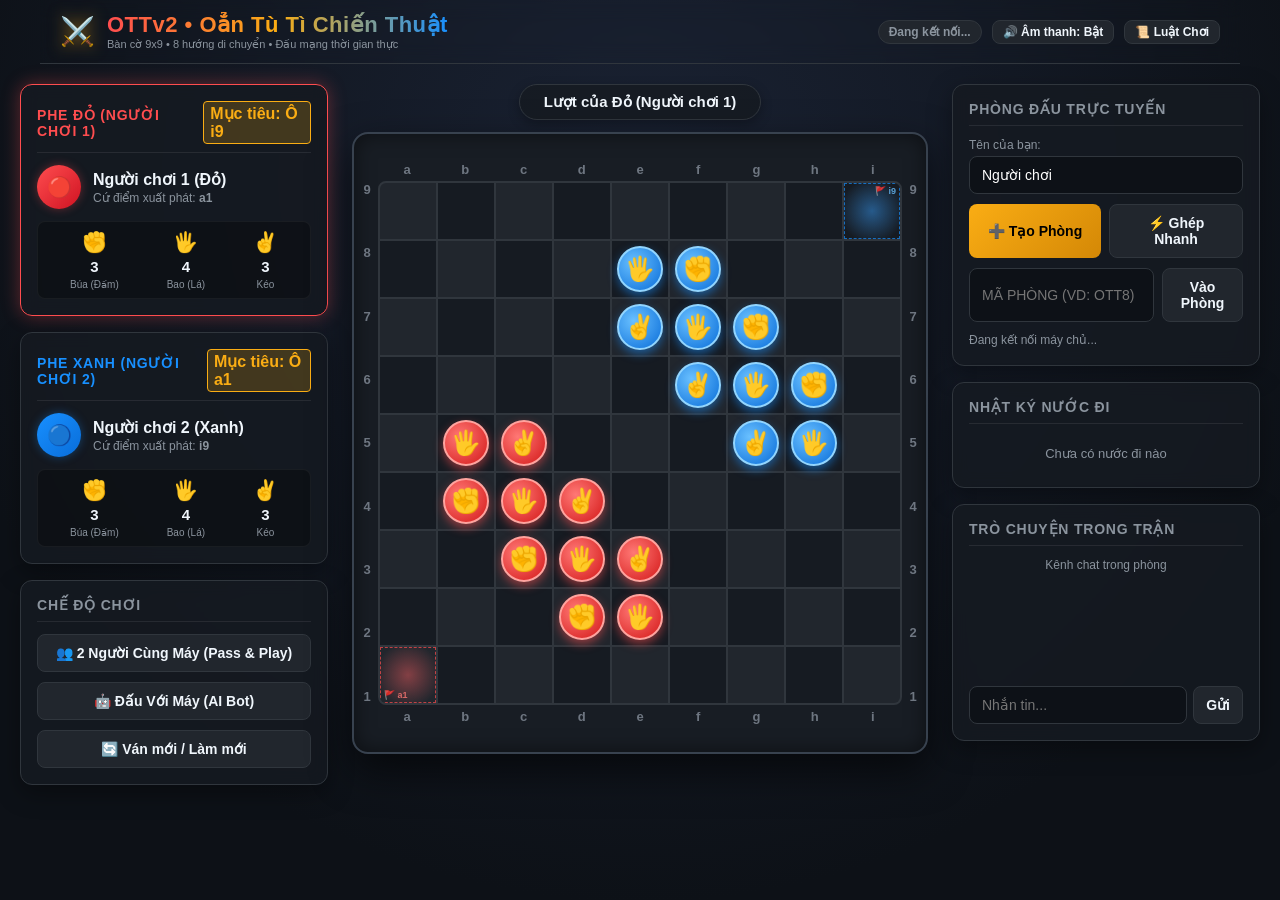
==== index.html @ 03f8167c "feat(game): TInh chỉnh để deploy trên github" ====
<!DOCTYPE html>
<html lang="vi">
<head>
  <meta charset="UTF-8">
  <meta name="viewport" content="width=device-width, initial-scale=1.0">
  <title>OTTv2 - Oẳn Tù Tì Chiến Thuật (Bàn Cờ 9x9)</title>
  <link rel="stylesheet" href="css/style.css">
  <link rel="stylesheet" href="css/game.css">
</head>
<body>

  <!-- Header -->
  <header>
    <div class="logo-area">
      <div class="logo-icon">⚔️</div>
      <div>
        <div class="logo-title">OTTv2 • Oẳn Tù Tì Chiến Thuật</div>
        <div style="font-size: 11px; color: var(--text-muted);">Bàn cờ 9x9 • 8 hướng di chuyển • Đấu mạng thời gian thực</div>
      </div>
    </div>
    <div class="header-badges">
      <span id="connectionBadge" class="badge">Đang kết nối...</span>
      <button id="btnSound" class="btn btn-secondary" style="padding: 4px 10px; font-size: 12px;">🔊 Âm thanh: Bật</button>
      <button id="btnRules" class="btn btn-secondary" style="padding: 4px 10px; font-size: 12px;">📜 Luật Chơi</button>
    </div>
  </header>

  <!-- Main Layout -->
  <div class="main-layout">

    <!-- Left Panel: Players & Status -->
    <div class="side-panel">
      <!-- Player 1 (Red) -->
      <div id="p1Card" class="card player-card red-team active-turn">
        <div class="card-header">
          <span class="card-title" style="color: var(--red-color);">Phe Đỏ (Người chơi 1)</span>
          <span class="target-badge">Mục tiêu: Ô i9</span>
        </div>
        <div class="player-info">
          <div class="player-avatar avatar-red">🔴</div>
          <div class="player-meta">
            <div id="p1Name" class="player-name">Người chơi 1 (Đỏ)</div>
            <div class="player-target">Cứ điểm xuất phát: <strong>a1</strong></div>
          </div>
        </div>
        <div class="piece-counts">
          <div class="piece-count-item">
            <span class="icon">✊</span>
            <span id="p1RockCount" class="num">3</span>
            <span style="font-size: 10px; color: #8b949e;">Búa (Đấm)</span>
          </div>
          <div class="piece-count-item">
            <span class="icon">🖐️</span>
            <span id="p1PaperCount" class="num">4</span>
            <span style="font-size: 10px; color: #8b949e;">Bao (Lá)</span>
          </div>
          <div class="piece-count-item">
            <span class="icon">✌️</span>
            <span id="p1ScissorsCount" class="num">3</span>
            <span style="font-size: 10px; color: #8b949e;">Kéo</span>
          </div>
        </div>
      </div>

      <!-- Player 2 (Blue) -->
      <div id="p2Card" class="card player-card blue-team">
        <div class="card-header">
          <span class="card-title" style="color: var(--blue-color);">Phe Xanh (Người chơi 2)</span>
          <span class="target-badge">Mục tiêu: Ô a1</span>
        </div>
        <div class="player-info">
          <div class="player-avatar avatar-blue">🔵</div>
          <div class="player-meta">
            <div id="p2Name" class="player-name">Người chơi 2 (Xanh)</div>
            <div class="player-target">Cứ điểm xuất phát: <strong>i9</strong></div>
          </div>
        </div>
        <div class="piece-counts">
          <div class="piece-count-item">
            <span class="icon">✊</span>
            <span id="p2RockCount" class="num">3</span>
            <span style="font-size: 10px; color: #8b949e;">Búa (Đấm)</span>
          </div>
          <div class="piece-count-item">
            <span class="icon">🖐️</span>
            <span id="p2PaperCount" class="num">4</span>
            <span style="font-size: 10px; color: #8b949e;">Bao (Lá)</span>
          </div>
          <div class="piece-count-item">
            <span class="icon">✌️</span>
            <span id="p2ScissorsCount" class="num">3</span>
            <span style="font-size: 10px; color: #8b949e;">Kéo</span>
          </div>
        </div>
      </div>

      <!-- Game Mode Selection -->
      <div class="card">
        <div class="card-header">
          <span class="card-title">Chế độ chơi</span>
        </div>
        <div class="btn-group">
          <button id="btnPassAndPlay" class="btn btn-secondary">👥 2 Người Cùng Máy (Pass & Play)</button>
          <button id="btnVsAI" class="btn btn-secondary">🤖 Đấu Với Máy (AI Bot)</button>
          <button id="btnResetGame" class="btn btn-secondary">🔄 Ván mới / Làm mới</button>
        </div>
      </div>
    </div>

    <!-- Center Panel: Board Area -->
    <div class="board-area">
      <!-- Turn Indicator Banner -->
      <div id="turnBanner" class="turn-banner">
        <span id="turnText">Lượt của Đỏ (Người chơi 1)</span>
      </div>

      <!-- 9x9 Chessboard with coordinates -->
      <div class="board-wrapper">
        <!-- Top file labels (a-i) -->
        <div class="coord-files">
          <span>a</span><span>b</span><span>c</span><span>d</span><span>e</span><span>f</span><span>g</span><span>h</span><span>i</span>
        </div>

        <!-- Left rank labels (9 to 1) -->
        <div class="coord-ranks">
          <span>9</span><span>8</span><span>7</span><span>6</span><span>5</span><span>4</span><span>3</span><span>2</span><span>1</span>
        </div>

        <!-- The 9x9 Grid -->
        <div id="boardGrid" class="board-grid"></div>

        <!-- Right rank labels (9 to 1) -->
        <div class="coord-ranks coord-ranks-right">
          <span>9</span><span>8</span><span>7</span><span>6</span><span>5</span><span>4</span><span>3</span><span>2</span><span>1</span>
        </div>

        <!-- Bottom file labels (a-i) -->
        <div class="coord-files">
          <span>a</span><span>b</span><span>c</span><span>d</span><span>e</span><span>f</span><span>g</span><span>h</span><span>i</span>
        </div>
      </div>
    </div>

    <!-- Right Panel: Online Multi-room & Chat -->
    <div class="side-panel">
      <!-- Online Multi-room Card -->
      <div class="card">
        <div class="card-header">
          <span class="card-title">Phòng Đấu Trực Tuyến</span>
        </div>
        <div style="display: flex; flex-direction: column; gap: 10px;">
          <div>
            <label style="font-size: 12px; color: var(--text-muted); display: block; margin-bottom: 4px;">Tên của bạn:</label>
            <input id="playerNameInput" class="input-field" type="text" placeholder="Nhập tên của bạn..." value="Người chơi" maxlength="20">
          </div>

          <div style="display: flex; gap: 8px;">
            <button id="btnCreateRoom" class="btn btn-primary" style="flex: 1;">➕ Tạo Phòng</button>
            <button id="btnQuickMatch" class="btn btn-secondary" style="flex: 1;">⚡ Ghép Nhanh</button>
          </div>

          <div style="display: flex; gap: 8px;">
            <input id="joinRoomInput" class="input-field" type="text" placeholder="Mã phòng (VD: OTT8)" maxlength="6" style="text-transform: uppercase;">
            <button id="btnJoinRoom" class="btn btn-secondary">Vào Phòng</button>
          </div>

          <!-- Room code badge display -->
          <div id="roomCodeBox" style="display: none; justify-content: space-between; align-items: center; background: rgba(0,0,0,0.3); padding: 8px 12px; border-radius: 8px;">
            <span style="font-size: 12px; color: var(--text-muted);">Mã phòng:</span>
            <div class="room-code-badge">
              <span id="roomCodeDisplay">----</span>
              <button id="btnCopyCode" class="copy-btn" title="Sao chép">📋</button>
            </div>
          </div>

          <div id="roomStatusText" style="font-size: 12px; color: var(--text-muted); line-height: 1.4;">
            Đang kết nối máy chủ...
          </div>
        </div>
      </div>

      <!-- Move History -->
      <div class="card">
        <div class="card-header">
          <span class="card-title">Nhật Ký Nước Đi</span>
        </div>
        <div id="historyList" class="history-list">
          <div style="color: var(--text-muted); text-align: center; padding: 10px;">Chưa có nước đi nào</div>
        </div>
      </div>

      <!-- In-room Chat -->
      <div class="card" id="chatContainer">
        <div class="card-header">
          <span class="card-title">Trò Chuyện Trong Trận</span>
        </div>
        <div id="chatMessages" style="height: 120px; overflow-y: auto; display: flex; flex-direction: column; gap: 4px; margin-bottom: 8px;">
          <div style="font-size: 12px; color: var(--text-muted); text-align: center;">Kênh chat trong phòng</div>
        </div>
        <div style="display: flex; gap: 6px;">
          <input id="chatInput" class="input-field" type="text" placeholder="Nhắn tin..." maxlength="100">
          <button id="btnSendChat" class="btn btn-secondary" style="padding: 8px 12px;">Gửi</button>
        </div>
      </div>
    </div>

  </div>

  <!-- Rules Explanation Modal -->
  <div id="rulesModal" class="modal-overlay">
    <div class="modal-box">
      <div class="modal-title">
        <span>📜</span>
        <span>Luật Chơi Oẳn Tù Tì v2 (OTTv2)</span>
      </div>

      <div class="rule-section">
        <h4>1. Bàn Cờ & Di Chuyển 8 Hướng</h4>
        <p>• Bàn cờ hình vuông kích thước <strong>9x9</strong> (tổng cộng 81 ô) có tọa độ từ <strong>a1</strong> đến <strong>i9</strong>.</p>
        <p>• Mỗi quân cờ được di chuyển <strong>1 ô theo mọi hướng trong 8 hướng</strong> (ngang, dọc, 4 đường chéo) - giống hệt <strong>quân Vua trong cờ vua</strong>.</p>
      </div>

      <div class="rule-section">
        <h4>2. Quy Tắc Ăn Quân Khắc Chế & Cản Đường</h4>
        <p>• ✊ <strong>Đấm (Búa)</strong> ăn ✌️ <strong>Kéo</strong>.</p>
        <p>• ✌️ <strong>Kéo</strong> ăn 🖐️ <strong>Lá (Bao)</strong>.</p>
        <p>• 🖐️ <strong>Lá (Bao)</strong> ăn ✊ <strong>Đấm (Búa)</strong>.</p>
        <p>• <strong>Hai quân cùng loại KHÔNG THỂ ăn nhau</strong> (Đấm vs Đấm, Lá vs Lá, Kéo vs Kéo): Chúng chỉ đứng chặn đường nhau, không thể đi vào ô của nhau.</p>
        <p>• Quân yếu hơn không thể tự sát (ví dụ: Kéo không thể tự lao vào ô Đấm của địch).</p>
      </div>

      <div class="rule-section">
        <h4>3. Các Điều Kiện Chiến Thắng</h4>
        <p>Bạn sẽ giành chiến thắng ngay lập tức nếu đạt 1 trong các điều kiện sau:</p>
        <ul>
          <li><strong>Chiếm cứ điểm địch:</strong> Đưa bất kỳ 1 quân nào của mình xâm nhập vào ô thành của đối phương:
            <br>• 🔴 <strong>Phe Đỏ (P1)</strong>: Đưa quân vào ô <strong>i9</strong> sẽ chiến thắng!
            <br>• 🔵 <strong>Phe Xanh (P2)</strong>: Đưa quân vào ô <strong>a1</strong> sẽ chiến thắng!
          </li>
          <li><strong>Quét sạch quân đối phương:</strong> Tiêu diệt toàn bộ 10 quân cờ của đối phương.</li>
          <li><strong>Đối phương bế tắc:</strong> Khi đến lượt nhưng đối phương không còn bất kỳ nước đi hợp lệ nào.</li>
        </ul>
      </div>

      <button id="btnCloseRules" class="btn btn-primary" style="width: 100%; margin-top: 10px;">Đã Hiểu - Đóng</button>
    </div>
  </div>

  <!-- Victory Modal -->
  <div id="victoryModal" class="modal-overlay">
    <div class="modal-box victory-modal">
      <div class="victory-icon">🏆</div>
      <div id="victoryTitle" class="victory-title">Phe Đỏ Thắng!</div>
      <div id="victoryReason" class="victory-reason">Đã chiếm thành công cứ điểm mục tiêu đối phương!</div>
      <button id="btnModalPlayAgain" class="btn btn-primary" style="width: 100%; padding: 12px; font-size: 16px;">🔄 Chơi Ván Mới</button>
    </div>
  </div>

  <script src="js/rules.js"></script>
  <script src="js/board.js"></script>
  <script src="js/game.js"></script>
</body>
</html>
---- css/style.css ----
:root {
  --bg-color: #0d1117;
  --panel-bg: rgba(22, 27, 34, 0.85);
  --panel-border: #30363d;
  --text-main: #f0f6fc;
  --text-muted: #8b949e;
  
  --red-color: #ff4d4f;
  --red-glow: rgba(255, 77, 79, 0.35);
  --blue-color: #1890ff;
  --blue-glow: rgba(24, 144, 255, 0.35);
  
  --gold-color: #faad14;
  --gold-glow: rgba(250, 173, 20, 0.5);
  
  --board-light: #21262d;
  --board-dark: #161b22;
  --board-border: #30363d;
  
  --cell-selected: rgba(250, 173, 20, 0.4);
  --cell-valid-move: rgba(82, 196, 26, 0.35);
  --cell-valid-attack: rgba(245, 34, 45, 0.45);
}

* {
  box-sizing: border-box;
  margin: 0;
  padding: 0;
  user-select: none;
}

body {
  font-family: -apple-system, BlinkMacSystemFont, "Segoe UI", Roboto, "Helvetica Neue", Arial, sans-serif;
  background-color: var(--bg-color);
  background-image: radial-gradient(circle at 50% 20%, #1a2233 0%, #0d1117 75%);
  color: var(--text-main);
  min-height: 100vh;
  display: flex;
  flex-direction: column;
  align-items: center;
  overflow-x: hidden;
}

/* Header */
header {
  width: 100%;
  max-width: 1200px;
  padding: 12px 20px;
  display: flex;
  justify-content: space-between;
  align-items: center;
  border-bottom: 1px solid var(--panel-border);
  backdrop-filter: blur(10px);
}

.logo-area {
  display: flex;
  align-items: center;
  gap: 12px;
}

.logo-icon {
  font-size: 28px;
  filter: drop-shadow(0 0 8px rgba(250, 173, 20, 0.6));
}

.logo-title {
  font-size: 22px;
  font-weight: 800;
  background: linear-gradient(90deg, #ff4d4f, #faad14, #1890ff);
  -webkit-background-clip: text;
  -webkit-text-fill-color: transparent;
  letter-spacing: 0.5px;
}

.header-badges {
  display: flex;
  gap: 10px;
}

.badge {
  padding: 4px 10px;
  border-radius: 20px;
  font-size: 12px;
  font-weight: 600;
  background: #21262d;
  border: 1px solid var(--panel-border);
  color: var(--text-muted);
  display: flex;
  align-items: center;
  gap: 6px;
}

.badge.online {
  color: #52c41a;
  border-color: rgba(82, 196, 26, 0.4);
}

.badge.online::before {
  content: '';
  width: 8px;
  height: 8px;
  background: #52c41a;
  border-radius: 50%;
  box-shadow: 0 0 8px #52c41a;
}

/* Main Container */
.main-layout {
  display: flex;
  flex-direction: row;
  justify-content: center;
  align-items: flex-start;
  gap: 24px;
  max-width: 1300px;
  width: 100%;
  padding: 20px;
  flex-wrap: wrap;
}

/* Left & Right Sidebar Panels */
.side-panel {
  flex: 1;
  min-width: 280px;
  max-width: 320px;
  display: flex;
  flex-direction: column;
  gap: 16px;
}

.card {
  background: var(--panel-bg);
  border: 1px solid var(--panel-border);
  border-radius: 12px;
  padding: 16px;
  box-shadow: 0 8px 24px rgba(0, 0, 0, 0.35);
  backdrop-filter: blur(8px);
}

.card-header {
  display: flex;
  justify-content: space-between;
  align-items: center;
  margin-bottom: 12px;
  padding-bottom: 8px;
  border-bottom: 1px solid rgba(255, 255, 255, 0.08);
}

.card-title {
  font-size: 14px;
  font-weight: 700;
  text-transform: uppercase;
  letter-spacing: 0.8px;
  color: var(--text-muted);
}

/* Player Status Cards */
.player-card {
  transition: all 0.3s ease;
  position: relative;
  overflow: hidden;
}

.player-card.active-turn {
  border-color: var(--gold-color);
  box-shadow: 0 0 16px var(--gold-glow);
}

.player-card.red-team.active-turn {
  border-color: var(--red-color);
  box-shadow: 0 0 18px var(--red-glow);
}

.player-card.blue-team.active-turn {
  border-color: var(--blue-color);
  box-shadow: 0 0 18px var(--blue-glow);
}

.player-info {
  display: flex;
  align-items: center;
  gap: 12px;
  margin-bottom: 12px;
}

.player-avatar {
  width: 44px;
  height: 44px;
  border-radius: 50%;
  display: flex;
  align-items: center;
  justify-content: center;
  font-size: 20px;
  font-weight: 700;
}

.avatar-red {
  background: linear-gradient(135deg, #ff4d4f, #cf1322);
  box-shadow: 0 0 10px var(--red-glow);
}

.avatar-blue {
  background: linear-gradient(135deg, #1890ff, #096dd9);
  box-shadow: 0 0 10px var(--blue-glow);
}

.player-meta {
  flex: 1;
}

.player-name {
  font-size: 16px;
  font-weight: 700;
  margin-bottom: 2px;
}

.player-target {
  font-size: 12px;
  color: var(--text-muted);
}

.target-badge {
  display: inline-block;
  padding: 2px 6px;
  background: rgba(250, 173, 20, 0.2);
  border: 1px solid var(--gold-color);
  color: var(--gold-color);
  border-radius: 4px;
  font-weight: 700;
}

/* Piece Counts HUD */
.piece-counts {
  display: flex;
  justify-content: space-around;
  background: rgba(0, 0, 0, 0.3);
  padding: 8px;
  border-radius: 8px;
  border: 1px solid rgba(255, 255, 255, 0.05);
}

.piece-count-item {
  display: flex;
  flex-direction: column;
  align-items: center;
  gap: 4px;
  position: relative;
}

.piece-count-item .icon {
  font-size: 20px;
}

.piece-count-item .num {
  font-size: 15px;
  font-weight: 800;
}

.piece-count-item.danger .num {
  color: #ff4d4f;
  animation: pulse 1s infinite alternate;
}

.piece-count-item.extinct .num {
  color: #8c8c8c;
  text-decoration: line-through;
}

@keyframes pulse {
  from { transform: scale(1); }
  to { transform: scale(1.3); }
}

/* Center Board Area */
.board-area {
  display: flex;
  flex-direction: column;
  align-items: center;
  gap: 12px;
}

.turn-banner {
  background: var(--panel-bg);
  border: 1px solid var(--panel-border);
  padding: 8px 24px;
  border-radius: 30px;
  font-size: 15px;
  font-weight: 700;
  display: flex;
  align-items: center;
  gap: 10px;
  box-shadow: 0 4px 12px rgba(0, 0, 0, 0.3);
}

.board-wrapper {
  position: relative;
  padding: 24px;
  background: #181d24;
  border: 2px solid #38424f;
  border-radius: 16px;
  box-shadow: 0 16px 40px rgba(0, 0, 0, 0.6), inset 0 0 20px rgba(0,0,0,0.5);
}

/* Coordinate labels */
.coord-files {
  display: grid;
  grid-template-columns: repeat(9, 1fr);
  text-align: center;
  font-size: 13px;
  font-weight: 700;
  color: #6e7681;
  padding: 4px 0;
}

.coord-ranks {
  display: grid;
  grid-template-rows: repeat(9, 1fr);
  align-items: center;
  text-align: center;
  font-size: 13px;
  font-weight: 700;
  color: #6e7681;
  position: absolute;
  top: 24px;
  left: 6px;
  bottom: 24px;
  width: 14px;
}

.coord-ranks-right {
  left: auto;
  right: 6px;
}

/* 9x9 Board Grid */
.board-grid {
  display: grid;
  grid-template-columns: repeat(9, 56px);
  grid-template-rows: repeat(9, 56px);
  gap: 2px;
  background: #30363d;
  border: 2px solid #30363d;
  border-radius: 8px;
  overflow: hidden;
}

.cell {
  position: relative;
  display: flex;
  align-items: center;
  justify-content: center;
  cursor: pointer;
  transition: all 0.15s ease;
}

.cell.light {
  background-color: #21262d;
}

.cell.dark {
  background-color: #161b22;
}

/* Bases: a1 (row 0, col 0) and i9 (row 8, col 8) */
.cell.base-a1 {
  background: radial-gradient(circle, rgba(255, 77, 79, 0.4) 0%, #21262d 85%) !important;
  border: 1px dashed rgba(255, 77, 79, 0.7);
}

.cell.base-i9 {
  background: radial-gradient(circle, rgba(24, 144, 255, 0.4) 0%, #161b22 85%) !important;
  border: 1px dashed rgba(24, 144, 255, 0.7);
}

.cell.base-a1::after {
  content: '🚩 a1';
  position: absolute;
  bottom: 2px;
  left: 3px;
  font-size: 9px;
  font-weight: 800;
  color: #ff7875;
  pointer-events: none;
  opacity: 0.8;
}

.cell.base-i9::after {
  content: '🚩 i9';
  position: absolute;
  top: 2px;
  right: 3px;
  font-size: 9px;
  font-weight: 800;
  color: #69c0ff;
  pointer-events: none;
  opacity: 0.8;
}

/* Cell selection and moves */
.cell.selected {
  background-color: var(--cell-selected) !important;
  box-shadow: inset 0 0 12px var(--gold-color);
}

.cell.valid-move::before {
  content: '';
  width: 14px;
  height: 14px;
  background: #52c41a;
  border-radius: 50%;
  box-shadow: 0 0 8px #52c41a;
  pointer-events: none;
  z-index: 2;
}

.cell.valid-attack {
  background-color: var(--cell-valid-attack) !important;
  box-shadow: inset 0 0 10px #f5222d;
}

.cell.valid-attack::before {
  content: '⚔️';
  position: absolute;
  font-size: 18px;
  top: 2px;
  right: 2px;
  filter: drop-shadow(0 0 4px #000);
  pointer-events: none;
  z-index: 3;
}

.cell.last-move-src {
  background-color: rgba(250, 173, 20, 0.15) !important;
}
.cell.last-move-dest {
  background-color: rgba(250, 173, 20, 0.25) !important;
}

/* Pieces */
.piece {
  width: 46px;
  height: 46px;
  border-radius: 50%;
  display: flex;
  align-items: center;
  justify-content: center;
  font-size: 24px;
  position: relative;
  box-shadow: 0 4px 8px rgba(0, 0, 0, 0.5);
  transition: transform 0.15s ease, box-shadow 0.15s ease;
  z-index: 1;
}

.cell:hover .piece {
  transform: translateY(-2px) scale(1.06);
}

.piece.red-piece {
  background: radial-gradient(circle at 35% 35%, #ff7875, #d41818);
  border: 2px solid #ffa39e;
  box-shadow: 0 4px 10px rgba(255, 77, 79, 0.5);
}

.piece.blue-piece {
  background: radial-gradient(circle at 35% 35%, #69c0ff, #096dd9);
  border: 2px solid #91d5ff;
  box-shadow: 0 4px 10px rgba(24, 144, 255, 0.5);
}

/* Room Control & Modes */
.btn-group {
  display: flex;
  flex-direction: column;
  gap: 10px;
}

.btn {
  padding: 10px 16px;
  border-radius: 8px;
  font-size: 14px;
  font-weight: 700;
  border: none;
  cursor: pointer;
  display: flex;
  align-items: center;
  justify-content: center;
  gap: 8px;
  transition: all 0.2s ease;
}

.btn:active {
  transform: scale(0.97);
}

.btn-primary {
  background: linear-gradient(135deg, #faad14, #d48806);
  color: #000;
}

.btn-primary:hover {
  filter: brightness(1.1);
  box-shadow: 0 0 14px var(--gold-glow);
}

.btn-secondary {
  background: #21262d;
  color: var(--text-main);
  border: 1px solid var(--panel-border);
}

.btn-secondary:hover {
  background: #30363d;
}

.btn-danger {
  background: #cf1322;
  color: #fff;
}

.btn-danger:hover {
  background: #f5222d;
}

.input-field {
  width: 100%;
  padding: 10px 12px;
  border-radius: 8px;
  background: #0d1117;
  border: 1px solid var(--panel-border);
  color: #fff;
  font-size: 14px;
  outline: none;
}

.input-field:focus {
  border-color: var(--gold-color);
  box-shadow: 0 0 8px var(--gold-glow);
}

/* Room code display */
.room-code-badge {
  display: inline-flex;
  align-items: center;
  gap: 8px;
  background: rgba(250, 173, 20, 0.15);
  border: 1px dashed var(--gold-color);
  padding: 6px 12px;
  border-radius: 6px;
  font-family: monospace;
  font-size: 18px;
  font-weight: 800;
  color: var(--gold-color);
  letter-spacing: 2px;
}

.copy-btn {
  background: none;
  border: none;
  color: var(--gold-color);
  cursor: pointer;
  font-size: 14px;
}

/* Move History Log */
.history-list {
  max-height: 180px;
  overflow-y: auto;
  font-size: 13px;
  display: flex;
  flex-direction: column;
  gap: 6px;
}

.history-item {
  padding: 6px 10px;
  background: rgba(0, 0, 0, 0.25);
  border-radius: 6px;
  border-left: 3px solid #30363d;
  display: flex;
  justify-content: space-between;
}

.history-item.red {
  border-left-color: var(--red-color);
}

.history-item.blue {
  border-left-color: var(--blue-color);
}

/* Rules Modal */
.modal-overlay {
  position: fixed;
  inset: 0;
  background: rgba(0, 0, 0, 0.75);
  display: flex;
  align-items: center;
  justify-content: center;
  z-index: 100;
  backdrop-filter: blur(6px);
  opacity: 0;
  pointer-events: none;
  transition: opacity 0.25s ease;
}

.modal-overlay.active {
  opacity: 1;
  pointer-events: auto;
}

.modal-box {
  background: #161b22;
  border: 1px solid var(--panel-border);
  border-radius: 16px;
  padding: 24px;
  max-width: 580px;
  width: 90%;
  max-height: 85vh;
  overflow-y: auto;
  box-shadow: 0 20px 50px rgba(0, 0, 0, 0.8);
}

.modal-title {
  font-size: 20px;
  font-weight: 800;
  margin-bottom: 16px;
  display: flex;
  align-items: center;
  gap: 10px;
}

.rule-section {
  margin-bottom: 16px;
  background: rgba(255, 255, 255, 0.03);
  padding: 12px;
  border-radius: 8px;
  border-left: 4px solid var(--gold-color);
}

.rule-section h4 {
  font-size: 15px;
  color: var(--gold-color);
  margin-bottom: 6px;
}

.rule-section p, .rule-section ul {
  font-size: 14px;
  line-height: 1.6;
  color: #c9d1d9;
}

.rule-section ul {
  padding-left: 20px;
}

/* Victory Overlay */
.victory-modal {
  text-align: center;
}

.victory-icon {
  font-size: 64px;
  margin-bottom: 12px;
  animation: bounce 1s infinite alternate;
}

@keyframes bounce {
  from { transform: translateY(0); }
  to { transform: translateY(-10px); }
}

.victory-title {
  font-size: 28px;
  font-weight: 900;
  margin-bottom: 8px;
}

.victory-reason {
  font-size: 16px;
  color: #8b949e;
  margin-bottom: 20px;
}

/* Responsive adjustments */
@media (max-width: 860px) {
  .board-grid {
    grid-template-columns: repeat(9, 36px);
    grid-template-rows: repeat(9, 36px);
  }
  .piece {
    width: 30px;
    height: 30px;
    font-size: 16px;
  }
  .board-wrapper {
    padding: 18px;
  }
  .coord-ranks {
    top: 18px;
    bottom: 18px;
  }
  .main-layout {
    flex-direction: column;
    align-items: center;
  }
  .side-panel {
    max-width: 100%;
    width: 100%;
  }
}
---- css/game.css ----
/* ========================================================
   GAME.CSS - Bổ sung hỗ trợ tương tác Kéo Thả (Drag & Drop)
   và đồng bộ tương thích giữa Person 1 và Person 3 (Yuki)
   ======================================================== */

.piece {
    cursor: grab;
    user-select: none;
    -webkit-user-drag: element;
}

.piece:active,
.piece.dragging {
    cursor: grabbing;
    opacity: 0.5;
    transform: scale(1.1);
    box-shadow: 0 8px 16px rgba(0, 0, 0, 0.7);
    z-index: 10;
}

/* Hỗ trợ các lớp màu từ Person 1 (.blue, .red) */
.piece.blue {
    background: radial-gradient(circle at 35% 35%, #69c0ff, #096dd9);
    border: 2px solid #91d5ff;
    box-shadow: 0 4px 10px rgba(24, 144, 255, 0.5);
    color: #ffffff;
}

.piece.red {
    background: radial-gradient(circle at 35% 35%, #ff7875, #d41818);
    border: 2px solid #ffa39e;
    box-shadow: 0 4px 10px rgba(255, 77, 79, 0.5);
    color: #ffffff;
}

/* Hỗ trợ lớp màu ô cờ trắng/đen từ Person 1 (.cell.white, .cell.black) */
.cell.white {
    background-color: var(--board-light, #21262d);
}

.cell.black {
    background-color: var(--board-dark, #161b22);
}
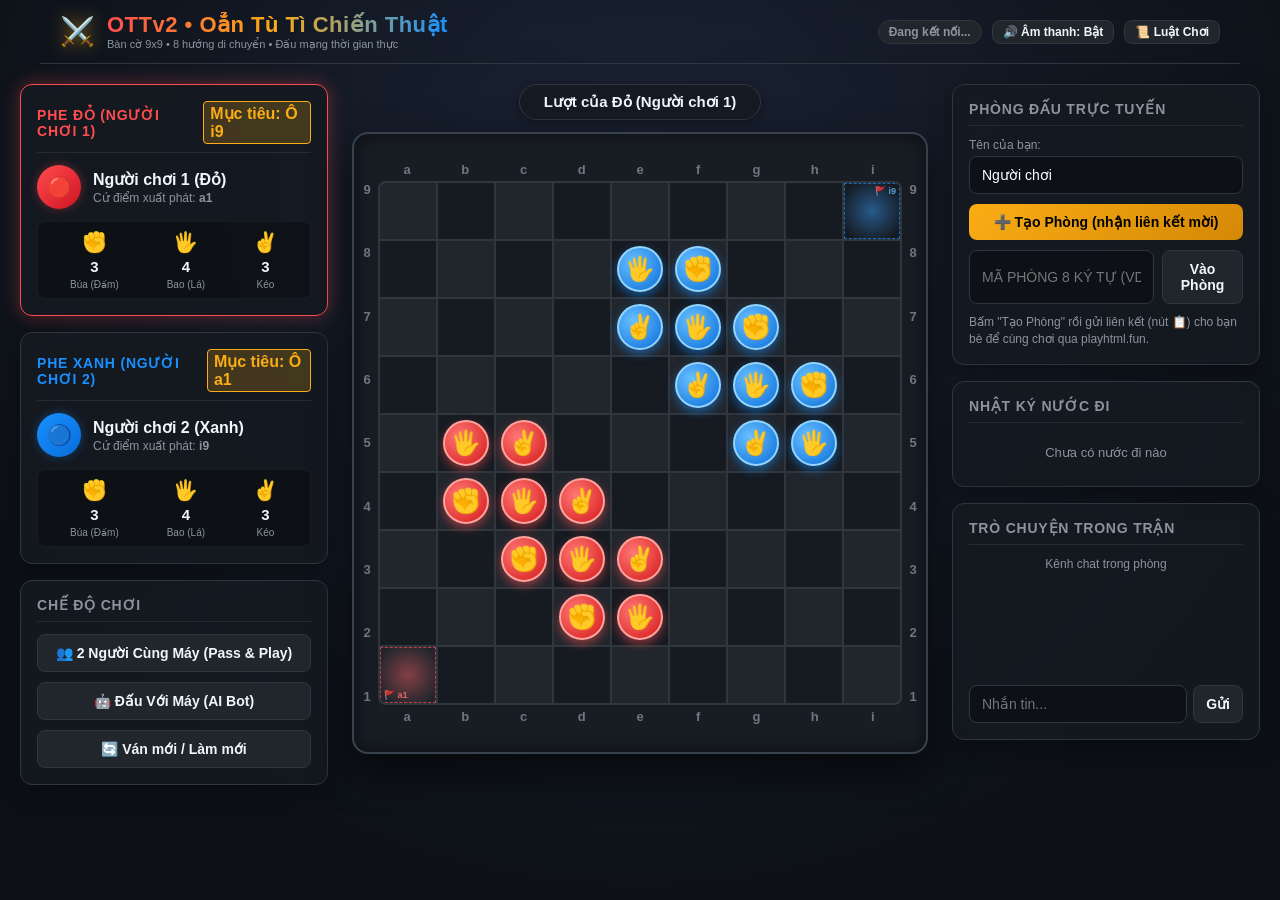
==== commit c2c93589: "fix(online): sửa lỗi phòng đấu" ====
--- a/index.html
+++ b/index.html
@@ -155,12 +155,11 @@
           </div>
 
           <div style="display: flex; gap: 8px;">
-            <button id="btnCreateRoom" class="btn btn-primary" style="flex: 1;">➕ Tạo Phòng</button>
-            <button id="btnQuickMatch" class="btn btn-secondary" style="flex: 1;">⚡ Ghép Nhanh</button>
+            <button id="btnCreateRoom" class="btn btn-primary" style="width: 100%;">➕ Tạo Phòng (nhận liên kết mời)</button>
           </div>
 
           <div style="display: flex; gap: 8px;">
-            <input id="joinRoomInput" class="input-field" type="text" placeholder="Mã phòng (VD: OTT8)" maxlength="6" style="text-transform: uppercase;">
+            <input id="joinRoomInput" class="input-field" type="text" placeholder="Mã phòng 8 ký tự (VD: OTT9X8A1)" maxlength="8" style="text-transform: uppercase;">
             <button id="btnJoinRoom" class="btn btn-secondary">Vào Phòng</button>
           </div>
 
@@ -168,13 +167,19 @@
           <div id="roomCodeBox" style="display: none; justify-content: space-between; align-items: center; background: rgba(0,0,0,0.3); padding: 8px 12px; border-radius: 8px;">
             <span style="font-size: 12px; color: var(--text-muted);">Mã phòng:</span>
             <div class="room-code-badge">
-              <span id="roomCodeDisplay">----</span>
-              <button id="btnCopyCode" class="copy-btn" title="Sao chép">📋</button>
+              <span id="roomCodeDisplay">--------</span>
+              <button id="btnCopyCode" class="copy-btn" title="Sao chép liên kết mời">📋</button>
             </div>
           </div>
 
+          <!-- Room action buttons (Swap roles, Leave) -->
+          <div id="roomActionsBox" style="display: none; gap: 8px;">
+            <button id="btnSwapRole" class="btn btn-secondary" style="flex: 1;" title="Đổi phe Đỏ / Xanh (chỉ trước nước đi đầu tiên)">🔀 Đổi Phe</button>
+            <button id="btnLeaveRoom" class="btn btn-secondary" style="flex: 1;" title="Rời phòng">🚪 Thoát Phòng</button>
+          </div>
+
           <div id="roomStatusText" style="font-size: 12px; color: var(--text-muted); line-height: 1.4;">
-            Đang kết nối máy chủ...
+            Bấm "Tạo Phòng" rồi gửi liên kết (nút 📋) cho bạn bè để cùng chơi qua playhtml.fun.
           </div>
         </div>
       </div>
--- a/css/game.css
+++ b/css/game.css
@@ -40,4 +40,18 @@
 
 .cell.black {
     background-color: var(--board-dark, #161b22);
+}
+
+/* Xử lý cốt lõi cho Drag & Drop: Khi đang kéo thả quân cờ,
+   tất cả các quân cờ trên bàn cờ tạm thời bỏ qua sự kiện chuột (pointer-events: none)
+   để sự kiện dragover và drop luôn rơi thẳng vào .cell bên dưới, cho phép ăn quân mượt mà 100% */
+.board-grid.is-dragging .piece,
+#board.is-dragging .piece {
+    pointer-events: none;
+}
+
+/* Hiệu ứng khi rê quân cờ qua ô có thể ăn hoặc di chuyển */
+.cell.drag-over {
+    box-shadow: inset 0 0 15px rgba(255, 215, 0, 0.8) !important;
+    border: 2px dashed #ffd700 !important;
 }
